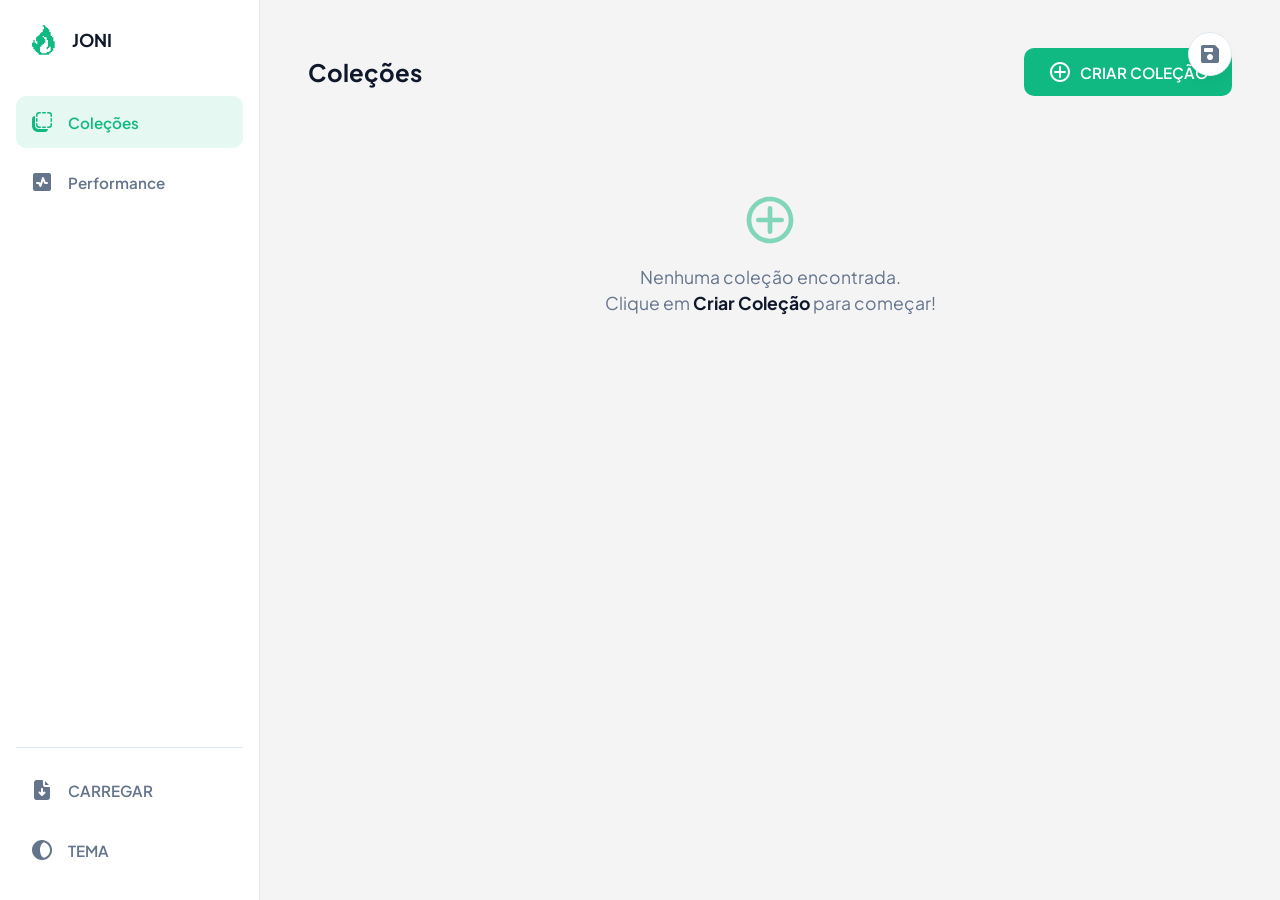
==== index.html @ b783aa64 "Add files via upload" ====
<!DOCTYPE html>
<html lang="pt-br">
<head>
    <meta charset="UTF-8">
    <meta name="viewport" content="width=device-width, initial-scale=1.0">
    <title>Memory App</title>
    <link href="https://fonts.googleapis.com/css2?family=Plus+Jakarta+Sans:wght@400;500;600;700&display=swap" rel="stylesheet">
    <link rel="stylesheet" href="style.css">
</head>
<body data-theme="light">
    <div class="app-layout">

        <button id="btn-export-all" class="btn-icon global-export-btn" title="Fazer Backup de Tudo">
        <svg xmlns="http://www.w3.org/2000/svg" width="24" height="24" viewBox="0 0 24 24"><path fill="currentColor" d="M5 21q-.825 0-1.412-.587T3 19V5q0-.825.588-1.412T5 3h11.175q.4 0 .763.15t.637.425l2.85 2.85q.275.275.425.638t.15.762V19q0 .825-.587 1.413T19 21zm9.125-3.875Q15 16.25 15 15t-.875-2.125T12 12t-2.125.875T9 15t.875 2.125T12 18t2.125-.875M7 10h7q.425 0 .713-.288T15 9V7q0-.425-.288-.712T14 6H7q-.425 0-.712.288T6 7v2q0 .425.288.713T7 10"/></svg>
        </button>
        
        <aside class="sidebar">
            <div class="brand">
                <svg xmlns="http://www.w3.org/2000/svg" width="32px" height="32px" viewBox="0 0 24 24"><path fill="#10b981" d="M19 13v-3h-1V9h-1V6h-1V4h-1V3h-1V2h-1V1h-2v1h1v2h-1v2h-1v1H9v1H8v1H7v1H6v3h1v2H6v-1H5v-2H4v2H3v3h1v2h1v1h1v1h1v1h1v1h8v-1h1v-1h1v-1h1v-2h1v-5zm-2 7h-1v1h-2v1h-4v-1H9v-4h1v-1h1v-1h1v-1h1v-3h-1v-1h-1V9h1v1h2v2h1v5h-1v2h1v-1h1v-1h1z"/></svg>
                <span class="hide-mobile">JONI</span>
            </div>
            
            <nav class="nav-menu">
                <button class="nav-item active" data-target="view-dashboard" title="Coleções">
                    <svg xmlns="http://www.w3.org/2000/svg" width="24" height="24" viewBox="0 0 24 24"><path fill="currentColor" d="M9.25 3.5A1.75 1.75 0 0 0 7.5 5.25v1a.75.75 0 0 1-1.5 0v-1A3.25 3.25 0 0 1 9.25 2h1a.75.75 0 0 1 0 1.5zM12 2.75a.75.75 0 0 1 .75-.75h2.5a.75.75 0 0 1 0 1.5h-2.5a.75.75 0 0 1-.75-.75m.75 13.75a.75.75 0 0 0 0 1.5h2.5a.75.75 0 0 0 0-1.5zm-6-8.5a.75.75 0 0 1 .75.75v2.5a.75.75 0 0 1-1.5 0v-2.5A.75.75 0 0 1 6.75 8M22 8.75a.75.75 0 0 0-1.5 0v2.5a.75.75 0 0 0 1.5 0zm-3.25 7.75a1.75 1.75 0 0 0 1.75-1.75v-1a.75.75 0 0 1 1.5 0v1A3.25 3.25 0 0 1 18.75 18h-1a.75.75 0 0 1 0-1.5zM20.5 5.25a1.75 1.75 0 0 0-1.75-1.75h-1a.75.75 0 0 1 0-1.5h1A3.25 3.25 0 0 1 22 5.25v1a.75.75 0 0 1-1.5 0zM9.25 16.5a1.75 1.75 0 0 1-1.75-1.75v-1a.75.75 0 0 0-1.5 0v1A3.25 3.25 0 0 0 9.25 18h1a.75.75 0 0 0 0-1.5zM2 9.25a3.25 3.25 0 0 1 3-3.24V15a4 4 0 0 0 4 4h8.99a3.25 3.25 0 0 1-3.24 3h-7A5.75 5.75 0 0 1 2 16.25z"/></svg>
                    <span class="hide-mobile">Coleções</span>
                </button>
                <button class="nav-item" data-target="view-performance" title="Performance">
                    <svg xmlns="http://www.w3.org/2000/svg" width="24" height="24" viewBox="0 0 24 24"><g fill="none" fill-rule="evenodd"><path d="m12.593 23.258l-.011.002l-.071.035l-.02.004l-.014-.004l-.071-.035q-.016-.005-.024.005l-.004.01l-.017.428l.005.02l.01.013l.104.074l.015.004l.012-.004l.104-.074l.012-.016l.004-.017l-.017-.427q-.004-.016-.017-.018m.265-.113l-.013.002l-.185.093l-.01.01l-.003.011l.018.43l.005.012l.008.007l.201.093q.019.005.029-.008l.004-.014l-.034-.614q-.005-.018-.02-.022m-.715.002a.02.02 0 0 0-.027.006l-.006.014l-.034.614q.001.018.017.024l.015-.002l.201-.093l.01-.008l.004-.011l.017-.43l-.003-.012l-.01-.01z"/><path fill="currentColor" d="M3 5a2 2 0 0 1 2-2h14a2 2 0 0 1 2 2v14a2 2 0 0 1-2 2H5a2 2 0 0 1-2-2zm10.939 2.655c-.353-.883-1.618-.833-1.902.074l-1.752 5.606l-.388-.777A1.01 1.01 0 0 0 8.994 12H7a1 1 0 1 0 0 2h1.382l1.212 2.425c.407.813 1.597.717 1.868-.15l1.654-5.293l.953 2.383c.153.384.525.635.938.635H17a1 1 0 1 0 0-2h-1.323z"/></g></svg>
                    <span class="hide-mobile">Performance</span>
                </button>
            </nav>

            <div class="sidebar-footer">
                <label for="file-import" class="nav-item action-btn" title="Importar">
                    <svg xmlns="http://www.w3.org/2000/svg" width="24" height="24" viewBox="0 0 24 24"><path fill="currentColor" d="m12 2l.117.007a1 1 0 0 1 .876.876L13 3v4l.005.15a2 2 0 0 0 1.838 1.844L15 9h4l.117.007a1 1 0 0 1 .876.876L20 10v9a3 3 0 0 1-2.824 2.995L17 22H7a3 3 0 0 1-2.995-2.824L4 19V5a3 3 0 0 1 2.824-2.995L7 2zm0 8a1 1 0 0 0-1 1v3.585l-.793-.792a1 1 0 0 0-1.32-.083l-.094.083a1 1 0 0 0 0 1.414l2.5 2.5l.044.042l.068.055l.11.071l.114.054l.105.035l.15.03L12 18l.117-.007l.117-.02l.108-.033l.081-.034l.098-.052l.092-.064l.094-.083l2.5-2.5a1 1 0 0 0 0-1.414l-.094-.083a1 1 0 0 0-1.32.083l-.793.791V11a1 1 0 0 0-.883-.993zm2.999-7.001L19 7h-4z"/></svg>
                    <span class="hide-mobile">CARREGAR</span>
                </label>
                <input type="file" id="file-import" accept=".json" class="hidden">
                
                <button id="btn-theme-toggle" class="nav-item action-btn" title="Mudar Tema">
                    <svg xmlns="http://www.w3.org/2000/svg" width="24" height="24" viewBox="0 0 24 24"><path fill="currentColor" d="M14.01 2.2h-.06c-.63-.13-1.29-.2-1.96-.2C6.49 2 2 6.49 2 12s4.49 10 10 10c.66 0 1.32-.07 1.95-.19h.07c4.42-.91 7.69-4.69 7.96-9.14c.02-.22.03-.43.03-.66s0-.44-.02-.61c-.27-4.5-3.55-8.28-7.97-9.19Zm5.97 10.29c-.21 3.52-2.73 6.47-6.14 7.28C11.63 18.9 10 15.63 10 12s1.64-6.9 3.84-7.77c3.41.81 5.93 3.77 6.14 7.33c.02.14.01.29.01.44s0 .3-.02.49Z"/></svg>
                    <span class="hide-mobile">TEMA</span>
                </button>
            </div>
        </aside>

        <main class="main-content">
            <div id="progress-container" class="progress-bar-wrapper hidden">
                <div id="progress-fill" class="progress-bar-fill"></div>
            </div>

            <div class="view-container">
                
                <section id="view-dashboard" class="view-section active">
                    <header class="view-header">
                        <h1>Coleções</h1>
                        <button id="btn-new-collection" class="btn-primary">
                            <svg xmlns="http://www.w3.org/2000/svg" width="24" height="24" viewBox="0 0 24 24"><g fill="currentColor" fill-rule="evenodd" clip-rule="evenodd"><path d="M2 12C2 6.477 6.477 2 12 2s10 4.477 10 10s-4.477 10-10 10S2 17.523 2 12m10-8a8 8 0 1 0 0 16a8 8 0 0 0 0-16"/><path d="M13 7a1 1 0 1 0-2 0v4H7a1 1 0 1 0 0 2h4v4a1 1 0 1 0 2 0v-4h4a1 1 0 1 0 0-2h-4z"/></g></svg>
                            CRIAR COLEÇÃO
                        </button>
                    </header>
                    <div id="collections-grid" class="grid-layout"></div>
                </section>

                <section id="view-performance" class="view-section hidden">
                    <header class="view-header">
                        <h1>Sua Performance</h1>
                    </header>
                    <div class="panel">
                        <ul id="performance-list" class="performance-list"></ul>
                    </div>
                </section>

                <section id="view-manager" class="view-section hidden">
                    <header class="view-header">
                        <div class="header-titles">
                            <button class="btn-icon btn-back" title="Voltar">
                                <svg width="24" height="24" viewBox="0 0 24 24" fill="none" stroke="currentColor" stroke-width="2"><line x1="19" y1="12" x2="5" y2="12"></line><polyline points="12 19 5 12 12 5"></polyline></svg>
                            </button>
                            <h1 id="current-collection-title">Coleção</h1>
                        </div>
                        <div class="study-setup-actions">
                            <div class="mode-switch">
                                <button id="mode-seq" class="switch-btn active" title="Em Ordem">
                                <svg xmlns="http://www.w3.org/2000/svg" width="24" height="24" viewBox="0 0 24 24"><path fill="currentColor" d="M12 5h10v2H12m0 12v-2h10v2m-10-8h10v2H12m-3 0v2l-3.33 4H9v2H3v-2l3.33-4H3v-2M7 3H5c-1.1 0-2 .9-2 2v6h2V9h2v2h2V5a2 2 0 0 0-2-2m0 4H5V5h2Z"/></svg>    
                                </button>
                                <button id="mode-rand" class="switch-btn" title="Aleatório">
                                <svg xmlns="http://www.w3.org/2000/svg" width="24" height="24" viewBox="0 0 24 24"><path fill="currentColor" fill-rule="evenodd" d="M4 17a1 1 0 0 1 0-2h2l3-3l-3-3H4a1.001 1.001 0 0 1 0-2h3l4 4l4-4h2V5l4 3.001L17 11V9h-1l-3 3l3 3h1v-2l4 3l-4 3v-2h-2l-4-4l-4 4z"/></svg>    
                                </button>
                            </div>
                            <button id="btn-start-study" class="btn-primary">
                                <svg xmlns="http://www.w3.org/2000/svg" width="24" height="24" viewBox="0 0 24 24"><path fill="currentColor" stroke="currentColor" stroke-linecap="round" stroke-linejoin="round" stroke-width="1.5" d="M6.906 4.537A.6.6 0 0 0 6 5.053v13.894a.6.6 0 0 0 .906.516l11.723-6.947a.6.6 0 0 0 0-1.032z"/></svg>
                                JOGAR
                            </button>
                        </div>
                    </header>

                    <div class="manager-layout">
                        <div class="card-creator-box panel">
                            <input type="text" id="input-front" class="input-clean title-input" placeholder="Frente do card...">
                            <hr class="divider">
                            <textarea id="input-back" class="input-clean body-input" placeholder="Verso do card..."></textarea>
                            <div class="box-footer">
                                <button id="btn-add-card" class="btn-secondary">Adicionar Card</button>
                            </div>
                        </div>

                        <div class="cards-list-box panel">
                            <div class="list-header">
                                <h3>Itens na Coleção</h3>
                                <span class="badge" id="card-count">0</span>
                            </div>
                            <ul id="cards-list" class="item-list sortable-list"></ul>
                        </div>
                    </div>
                </section>

                <section id="view-study" class="view-section hidden">
                    <div class="study-container">
                        <div class="flashcard panel" id="active-card">
                            <h2 id="study-front" class="card-front-text"></h2>
                            <hr id="study-divider" class="divider hidden">
                            <p id="study-back" class="card-back-text hidden"></p>
                        </div>
                        
                        <div class="study-actions">
                            <button id="btn-reveal" class="btn-primary full-width">Mostrar Resposta</button>
                            <div id="judgement-buttons" class="judgement-grid hidden">
                                <button id="btn-wrong" class="btn-danger">
                                    <svg xmlns="http://www.w3.org/2000/svg" width="24" height="24" viewBox="0 0 24 24"><path fill="currentColor" d="M20.48 3.512a11.97 11.97 0 0 0-8.486-3.514C5.366-.002-.007 5.371-.007 11.999c0 3.314 1.344 6.315 3.516 8.487A11.97 11.97 0 0 0 11.995 24c6.628 0 12.001-5.373 12.001-12.001c0-3.314-1.344-6.315-3.516-8.487m-1.542 15.427a9.8 9.8 0 0 1-6.943 2.876c-5.423 0-9.819-4.396-9.819-9.819a9.8 9.8 0 0 1 2.876-6.943a9.8 9.8 0 0 1 6.942-2.876c5.422 0 9.818 4.396 9.818 9.818a9.8 9.8 0 0 1-2.876 6.942z"/><path fill="currentColor" d="m13.537 12l3.855-3.855a1.091 1.091 0 0 0-1.542-1.541l.001-.001l-3.855 3.855l-3.855-3.855A1.091 1.091 0 0 0 6.6 8.145l-.001-.001l3.855 3.855l-3.855 3.855a1.091 1.091 0 1 0 1.541 1.542l.001-.001l3.855-3.855l3.855 3.855a1.091 1.091 0 1 0 1.542-1.541l-.001-.001z"/></svg>
                                    NÃO SEI
                                </button>
                                <button id="btn-correct" class="btn-success">
                                    <svg xmlns="http://www.w3.org/2000/svg" width="24" height="24" viewBox="0 0 24 24"><path fill="currentColor" d="m9 20.42l-6.21-6.21l2.83-2.83L9 14.77l9.88-9.89l2.83 2.83z"/></svg>
                                    LEMBREI!
                                </button>
                            </div>
                        </div>
                    </div>
                </section>

                <section id="view-results" class="view-section hidden">
                    <div class="results-header">
                        <h2>Sessão Finalizada</h2>
                        <h3 id="score-text" class="score-display">0% de Acerto</h3>
                        <button class="btn-primary mt-4 btn-back">Concluir</button>
                    </div>
                    <div class="results-grid">
                        <div class="result-panel success-panel">
                            <h3 class="panel-title-green">Você acertou</h3>
                            <ul id="list-correct" class="item-list explicit-correct-list"></ul>
                        </div>
                        <div class="result-panel error-panel">
                            <h3 class="panel-title-red">Para Revisar</h3>
                            <ul id="list-wrong" class="item-list explicit-wrong-list"></ul>
                        </div>
                    </div>
                </section>

            </div>
        </main>
    </div>

    <div id="modal-create" class="modal-overlay hidden">
        <div class="modal-content panel">
            <div class="modal-header">
                <h2>Nova Coleção</h2>
                <button class="btn-icon close-modal" title="Fechar">
                    <svg width="20" height="20" viewBox="0 0 24 24" fill="none" stroke="currentColor" stroke-width="2"><line x1="18" y1="6" x2="6" y2="18"></line><line x1="6" y1="6" x2="18" y2="18"></line></svg>
                </button>
            </div>
            <div class="modal-body">
                <input type="text" id="input-collection-name" class="input-clean modal-input" placeholder="Digite o nome da coleção...">
            </div>
            <div class="modal-actions">
                <button class="btn-secondary close-modal">Cancelar</button>
                <button id="btn-confirm-create" class="btn-primary">Criar</button>
            </div>
        </div>
    </div>

    <div id="modal-delete" class="modal-overlay hidden">
        <div class="modal-content panel">
            <div class="modal-header">
                <h2>Excluir Coleção</h2>
                <button class="btn-icon close-modal" title="Fechar">
                    <svg width="20" height="20" viewBox="0 0 24 24" fill="none" stroke="currentColor" stroke-width="2"><line x1="18" y1="6" x2="6" y2="18"></line><line x1="6" y1="6" x2="18" y2="18"></line></svg>
                </button>
            </div>
            <div class="modal-body">
                <p class="modal-text">Tem certeza que deseja excluir? Todos os cards serão perdidos para sempre.</p>
            </div>
            <div class="modal-actions">
                <button class="btn-secondary close-modal">Cancelar</button>
                <button id="btn-confirm-delete" class="btn-danger">Excluir</button>
            </div>
        </div>
    </div>

    <div id="modal-edit-card" class="modal-overlay hidden">
        <div class="modal-content panel">
            <div class="modal-header">
                <h2>Editar Card</h2>
                <button class="btn-icon close-modal" title="Fechar">
                    <svg width="20" height="20" viewBox="0 0 24 24" fill="none" stroke="currentColor" stroke-width="2"><line x1="18" y1="6" x2="6" y2="18"></line><line x1="6" y1="6" x2="18" y2="18"></line></svg>
                </button>
            </div>
            <div class="modal-body" style="display: flex; flex-direction: column; gap: 16px;">
                <input type="text" id="edit-input-front" class="input-clean modal-input" placeholder="Frente do card...">
                <textarea id="edit-input-back" class="input-clean modal-input" placeholder="Verso do card..." style="min-height: 120px; resize: none;"></textarea>
            </div>
            <div class="modal-actions">
                <button class="btn-secondary close-modal">Cancelar</button>
                <button id="btn-confirm-edit-card" class="btn-primary">Salvar</button>
            </div>
        </div>
    </div>

    <div id="modal-edit-collection" class="modal-overlay hidden">
        <div class="modal-content panel">
            <div class="modal-header">
                <h2>Renomear Coleção</h2>
                <button class="btn-icon close-modal" title="Fechar">
                    <svg width="20" height="20" viewBox="0 0 24 24" fill="none" stroke="currentColor" stroke-width="2"><line x1="18" y1="6" x2="6" y2="18"></line><line x1="6" y1="6" x2="18" y2="18"></line></svg>
                </button>
            </div>
            <div class="modal-body">
                <input type="text" id="input-edit-collection-name" class="input-clean modal-input" placeholder="Novo nome da coleção...">
            </div>
            <div class="modal-actions">
                <button class="btn-secondary close-modal">Cancelar</button>
                <button id="btn-confirm-edit-collection" class="btn-primary">Salvar</button>
            </div>
        </div>
    </div>

    <script src="script.js"></script>
</body>
</html>
---- style.css ----
:root {
    --bg-app: #f4f4f5;
    --bg-panel: #ffffff;
    --bg-hover: #f1f5f9;
    --text-main: #0f172a;
    --text-muted: #64748b;
    --border: #e2e8f0;
    
    --accent: #10b981; 
    --accent-hover: #059669;
    --danger: #ef4444;
    --danger-hover: #dc2626;
    --success-bg: #dcfce7;
    --success-border: #bbf7d0;
    --danger-bg: #fee2e2;
    --danger-border: #fecaca;
    
    --radius-sm: 10px;
    --radius-md: 16px;
    --radius-lg: 24px;
    --shadow-panel: 0 10px 15px -3px rgba(0,0,0,0.05);
}

body[data-theme="dark"] {
    --bg-app: #09090b;
    --bg-panel: #18181b;
    --bg-hover: #27272a;
    --text-main: #f8fafc;
    --text-muted: #94a3b8;
    --border: #27272a;
    --shadow-panel: 0 10px 15px -3px rgba(0,0,0,0.3);
    
    --success-bg: rgba(16, 185, 129, 0.1);
    --success-border: rgba(16, 185, 129, 0.3);
    --danger-bg: rgba(239, 68, 68, 0.1);
    --danger-border: rgba(239, 68, 68, 0.3);
}

* { 
    margin: 0; 
    padding: 0; 
    box-sizing: border-box; 
    font-family: 'Plus Jakarta Sans', sans-serif; 
}

body { 
    background-color: var(--bg-app); 
    color: var(--text-main); 
    height: 100vh; 
    overflow: hidden; 
}

.app-layout { 
    display: flex; 
    height: 100%; 
}

/* --- SIDEBAR & NAV --- */
.sidebar { 
    width: 260px; 
    background: var(--bg-panel); 
    border-right: 1px solid var(--border); 
    display: flex; 
    flex-direction: column; 
    padding: 24px 16px; 
    z-index: 50; 
    transition: background-color 0.3s; 
}

.brand { 
    display: flex; 
    align-items: center; 
    justify-content: flex-start;
    gap: 12px; 
    font-size: 1.1rem; 
    font-weight: 700; 
    color: var(--text-main); 
    margin-bottom: 40px; 
    padding: 0 12px; 
}

.nav-menu { 
    flex: 1; 
    display: flex; 
    flex-direction: column; 
    gap: 8px; 
}

.sidebar-footer { 
    border-top: 1px solid var(--border); 
    padding-top: 16px; 
    display: flex; 
    flex-direction: column; 
    gap: 8px; 
}

.nav-item { 
    display: flex; 
    align-items: center; 
    justify-content: flex-start;
    gap: 14px; 
    padding: 14px; 
    color: var(--text-muted); 
    background: transparent; 
    border: none; 
    border-radius: var(--radius-sm); 
    font-size: 0.95rem; 
    font-weight: 600; 
    cursor: pointer; 
}

.nav-item:hover { 
    background: var(--bg-hover); 
    color: var(--text-main); 
}

.nav-item.active { 
    background: rgba(16, 185, 129, 0.1); 
    color: var(--accent); 
}

/* --- MAIN AREA --- */
.main-content { 
    flex: 1; 
    display: flex; 
    flex-direction: column; 
    position: relative; 
    min-height: 0; 
    overflow: hidden; 
}

.progress-bar-wrapper { 
    height: 6px; 
    background: var(--border); 
    width: 100%; 
    position: absolute; 
    top: 0; 
    left: 0; 
    z-index: 10; 
}

.progress-bar-fill { 
    height: 100%; 
    width: 0%; 
    background: var(--accent); 
    transition: width 0.4s cubic-bezier(0.4, 0, 0.2, 1); 
    border-radius: 0 4px 4px 0; 
}

.view-container { 
    flex: 1; 
    padding: 48px; 
    overflow-y: auto; 
    display: block; 
}

.view-section { 
    width: 100%; 
    max-width: 960px; 
    margin: 0 auto; 
    animation: fadeIn 0.3s ease; 
}

.view-header { 
    display: flex; 
    justify-content: space-between; 
    align-items: center; 
    margin-bottom: 32px; 
    flex-wrap: wrap; 
    gap: 16px; 
}

.header-titles { 
    display: flex; 
    align-items: center; 
    gap: 16px; 
    width: 100%; 
}

/* O Segredo do botão de voltar não vazar o tamanho pro botão de Concluir! */
.header-titles .btn-back {
    flex-shrink: 0 !important;
    width: 40px; 
    height: 40px;
}

.header-titles h1 { 
    font-size: 1.75rem; 
    font-weight: 700; 
    letter-spacing: -0.02em; 
    white-space: normal;
    word-break: break-word;
    max-width: calc(100% - 56px); 
}

/* --- STUDY SETUP ACTIONS --- */
.study-setup-actions { 
    display: flex; 
    align-items: center; 
    gap: 16px; 
    flex-wrap: wrap; 
}

.mode-switch { 
    display: flex; 
    align-items: center;
    background: var(--bg-panel); 
    border: 1px solid var(--border); 
    border-radius: var(--radius-sm); 
    padding: 4px; 
}

.switch-btn { 
    background: transparent; 
    border: none; 
    padding: 8px 12px; 
    border-radius: var(--radius-sm); 
    color: var(--text-muted); 
    cursor: pointer; 
    display: flex; 
    align-items: center; 
    justify-content: center; 
    transition: 0.2s; 
}

.switch-btn:hover { 
    color: var(--text-main); 
}

.switch-btn.active { 
    background: var(--bg-hover); 
    color: var(--accent); 
}

/* --- PANELS & INPUTS --- */
.panel { 
    background: var(--bg-panel); 
    border: 1px solid var(--border); 
    border-radius: var(--radius-lg); 
    box-shadow: var(--shadow-panel); 
    overflow: hidden; 
}

.input-clean { 
    width: 100%; 
    background: transparent; 
    border: none; 
    outline: none; 
    padding: 24px 32px; 
    color: var(--text-main); 
}

.title-input { 
    font-size: 1.25rem; 
    font-weight: 600; 
}

.body-input { 
    font-size: 1rem; 
    color: var(--text-muted); 
    min-height: 140px; 
    resize: none; 
}

.divider { 
    height: 1px; 
    background: var(--border); 
    border: none; 
    margin: 0 32px; 
}

.box-footer { 
    padding: 20px 32px; 
    border-top: 1px solid var(--border); 
    background: var(--bg-app); 
    display: flex; 
    justify-content: flex-end; 
    align-items: center;
}

/* --- BUTTONS --- */
button { 
    cursor: pointer; 
    border-radius: var(--radius-sm); 
    font-weight: 600; 
    transition: 0.2s; 
    display: inline-flex; 
    align-items: center; 
    justify-content: center; 
    gap: 8px; 
}

.btn-primary { 
    background: var(--accent); 
    color: #fff; 
    border: none; 
    padding: 12px 24px; 
    font-size: 0.95rem; 
}

.btn-primary:hover { 
    background: var(--accent-hover); 
    transform: translateY(-1px); 
}

.btn-secondary { 
    background: var(--bg-panel); 
    color: var(--text-main); 
    border: 1px solid var(--border); 
    padding: 12px 24px; 
}

.btn-secondary:hover { 
    background: var(--bg-hover); 
}

.btn-danger { 
    background: var(--danger); 
    color: #fff; 
    border: none; 
    padding: 16px; 
}

.btn-danger:hover { 
    background: var(--danger-hover); 
}

.btn-success { 
    background: var(--accent); 
    color: #fff; 
    border: none; 
    padding: 16px; 
}

.btn-success:hover { 
    background: var(--accent-hover); 
}

.btn-icon { 
    background: var(--bg-app); 
    border: 1px solid var(--border); 
    color: var(--text-muted); 
    padding: 8px; 
    border-radius: 50%; 
    display: flex; 
    align-items: center;
    justify-content: center;
}

.btn-icon:hover { 
    background: var(--bg-hover); 
    color: var(--text-main); 
}

.btn-icon.danger:hover { 
    color: var(--danger); 
    border-color: var(--danger); 
    background: transparent; 
}

.btn-icon.edit:hover { 
    color: var(--accent); 
    border-color: var(--accent); 
    background: transparent; 
}

.full-width { 
    width: 100%; 
    padding: 18px; 
    font-size: 1.05rem; 
}

/* --- GRIDS & LAYOUTS --- */
.grid-layout { 
    display: grid; 
    grid-template-columns: repeat(auto-fill, minmax(280px, 1fr)); 
    gap: 24px; 
}

.manager-layout { 
    display: grid; 
    grid-template-columns: 1.5fr 1fr; 
    gap: 24px; 
    align-items: start; 
}

.collection-card { 
    padding: 24px; 
    display: flex; 
    flex-direction: column; 
    gap: 16px; 
    cursor: pointer; 
    border: 1px solid var(--border); 
}

.collection-card:hover { 
    border-color: var(--accent); 
    box-shadow: var(--shadow-panel); 
}

.collection-card-header {
    display: flex;
    justify-content: space-between;
    align-items: flex-start;
    gap: 12px;
}

.collection-card-header h3 {
    word-break: break-word; 
    font-size: 1.2rem; 
    font-weight: 600; 
}

.btn-kebab {
    background: transparent;
    border: none;
    color: var(--text-muted);
    cursor: pointer;
    padding: 4px;
    border-radius: var(--radius-sm);
    display: flex;
    align-items: center;
    justify-content: center;
    transition: 0.2s;
    flex-shrink: 0;
}

.btn-kebab:hover {
    background: var(--bg-hover);
    color: var(--text-main);
}

.collection-card p { 
    color: var(--text-muted); 
    font-size: 0.95rem; 
    flex: 1; 
}

.card-actions { 
    display: flex; 
    gap: 8px; 
    justify-content: flex-end; 
    align-items: center;
    border-top: 1px solid var(--border); 
    padding-top: 16px; 
    margin-top: auto; 
}

/* --- LISTS & DRAG AND DROP --- */
.cards-list-box { 
    padding: 24px; 
}

.list-header { 
    display: flex; 
    justify-content: space-between; 
    align-items: center; 
    margin-bottom: 20px; 
}

.list-header h3 { 
    font-size: 1.05rem; 
    font-weight: 600; 
    color: var(--text-main); 
}

.badge { 
    background: var(--bg-app); 
    padding: 4px 12px; 
    border-radius: 20px; 
    font-size: 0.85rem; 
    font-weight: 700; 
    color: var(--accent); 
    display: inline-flex;
    align-items: center;
    justify-content: center;
}

/* --- BOTÃO DE BACKUP GLOBAL --- */
.global-export-btn {
    position: fixed;
    top: 32px;
    right: 48px;
    z-index: 900;
    background: var(--bg-panel);
    width: 44px;
    height: 44px;
    box-shadow: var(--shadow-panel);
}

.global-export-btn:hover {
    background: var(--bg-hover);
    color: var(--accent);
}

/* --- LISTAS OTIMIZADAS (TRAVAR O SCROLL) --- */
.item-list { 
    list-style: none; 
    display: flex; 
    flex-direction: column; 
    gap: 8px; /* Reduzido de 12px para otimizar espaço */
    height: 350px; 
    overflow-y: auto; 
    padding-right: 8px; 
}

.item-list li { 
    padding: 12px 16px; /* Ajuste fino de padding para não ocupar tela à toa */
    background: var(--bg-panel); 
    border: 1px solid var(--border); 
    border-radius: var(--radius-md); 
    font-size: 0.95rem; 
    display: flex; 
    justify-content: space-between; 
    align-items: center; 
    gap: 16px; 
}

.drag-handle { 
    cursor: grab; 
    color: var(--text-muted); 
    display: flex; 
    align-items: center; 
    justify-content: center;
    padding: 4px; 
}

.drag-handle:active { 
    cursor: grabbing; 
}

.sortable-list li.dragging { 
    opacity: 0.5; 
    background: var(--bg-hover); 
    border: 2px dashed var(--accent); 
}

/* --- PERFORMANCE LIST (SWIPE iOS) --- */
.performance-list { 
    list-style: none; 
    display: flex; 
    flex-direction: column; 
}

.performance-list li { 
    position: relative; 
    border-bottom: 1px solid var(--border); 
    overflow: hidden; 
}

.performance-list li:last-child { 
    border-bottom: none; 
}

.swipe-content {
    padding: 20px; 
    display: flex; 
    justify-content: space-between; 
    align-items: center; 
    flex-wrap: wrap; 
    gap: 12px;
    background: var(--bg-app); 
    position: relative;
    z-index: 2;
    width: 100%;
    transition: transform 0.3s cubic-bezier(0.25, 0.8, 0.25, 1);
}

.swipe-action {
    position: absolute;
    top: 0;
    right: 0;
    height: 100%;
    width: 80px;
    background: var(--danger);
    color: white;
    display: flex;
    align-items: center;
    justify-content: center;
    z-index: 1;
    cursor: pointer;
    transition: background 0.2s;
}

.swipe-action:hover { 
    background: var(--danger-hover); 
}

.perf-info h4 { 
    font-size: 1.1rem; 
    font-weight: 600; 
    color: var(--text-main); 
}

.perf-info span { 
    font-size: 0.85rem; 
    color: var(--text-muted); 
}

.perf-score { 
    font-size: 1.25rem; 
    font-weight: 700; 
    padding: 8px 16px; 
    border-radius: var(--radius-sm); 
    display: inline-flex;
    align-items: center;
    justify-content: center;
}

.score-high { background: var(--success-bg); color: var(--accent); }
.score-med { background: var(--bg-hover); color: var(--text-main); }
.score-low { background: var(--danger-bg); color: var(--danger); }

/* --- STUDY UI --- */
#view-study:not(.hidden) {
    display: flex;
    flex-direction: column;
    justify-content: center;
    align-items: center;
    min-height: calc(100vh - 160px); 
}

.study-container { 
    max-width: 680px; 
    width: 100%; 
    margin: auto; 
}

.flashcard { 
    padding: 48px 24px; 
    text-align: center; 
    min-height: 35vh; 
    display: flex; 
    flex-direction: column; 
    justify-content: center; 
    align-items: center;
    margin-bottom: 32px; 
    border: 2px solid var(--border); 
}

.card-front-text { 
    font-size: 1.8rem; 
    font-weight: 700; 
    color: var(--text-main); 
}

.card-back-text { 
    font-size: 1.25rem; 
    color: var(--text-muted); 
    margin-top: 32px; 
}

.judgement-grid { 
    display: grid; 
    grid-template-columns: 1fr 1fr; 
    gap: 16px; 
}

/* --- RESULTS --- */
.results-header { 
    text-align: center; 
    margin-bottom: 32px; 
    display: flex;
    flex-direction: column;
    align-items: center;
}

.score-display { 
    font-size: 2rem; 
    color: var(--text-main); 
    margin-top: 8px; 
    font-weight: 700; 
}

.results-grid { 
    display: grid; 
    grid-template-columns: 1fr 1fr; 
    gap: 24px; 
}

.result-panel { 
    padding: 24px; 
    border-radius: var(--radius-md); 
    border: 1px solid var(--border); 
    background: var(--bg-panel); 
}

/* Modificador pra lista de resultados aguentar dezenas de itens sem ficar gigante */
.result-panel .item-list {
    height: auto;
    max-height: 280px; 
    gap: 6px; 
}

.panel-title-green { 
    color: var(--accent); 
    font-size: 1.1rem; 
    margin-bottom: 16px; 
}

.panel-title-red { 
    color: var(--danger); 
    font-size: 1.1rem; 
    margin-bottom: 16px; 
}

.explicit-correct-list li { 
    background: var(--success-bg); 
    border-color: var(--success-border); 
    color: var(--accent-hover); 
    font-weight: 600;
    padding: 10px 14px; /* Espaçamento menor e cirúrgico */
    font-size: 0.9rem;
}

.explicit-wrong-list li { 
    background: var(--danger-bg); 
    border-color: var(--danger-border); 
    color: var(--danger-hover); 
    font-weight: 600; 
    padding: 10px 14px; /* Espaçamento menor e cirúrgico */
    font-size: 0.9rem;
}

/* Ajuste fino do Botão Concluir para ele ficar dominante e respeitoso */
.results-header .btn-primary {
    min-width: 220px;
    font-size: 1.05rem;
    padding: 14px 24px;
    margin-top: 24px;
}

/* --- MODAIS --- */
.modal-overlay {
    position: fixed;
    top: 0;
    left: 0;
    width: 100vw;
    height: 100vh;
    background: rgba(0, 0, 0, 0.4);
    backdrop-filter: blur(4px); 
    display: flex;
    align-items: center;
    justify-content: center;
    z-index: 999;
    opacity: 1;
    transition: opacity 0.2s ease;
}

.modal-overlay.hidden {
    display: none !important;
    opacity: 0;
}

.modal-content {
    background: var(--bg-panel); 
    width: calc(100% - 32px);
    max-width: 420px;
    border-radius: var(--radius-lg);
    box-shadow: 0 25px 50px -12px rgba(0, 0, 0, 0.25);
    animation: modalPop 0.3s cubic-bezier(0.16, 1, 0.3, 1);
    border: 1px solid var(--border);
    overflow: hidden;
    margin: 16px;
}

/* --- TELA VAZIA (EMPTY STATE) --- */
.empty-state {
    grid-column: 1 / -1; /* Força o aviso a ignorar os "quadradinhos" do grid e ocupar tudo */
    display: flex;
    flex-direction: column;
    align-items: center;
    justify-content: center;
    text-align: center;
    padding: 64px 24px;
    gap: 16px;
    color: var(--text-muted);
}

.empty-state p {
    font-size: 1.1rem;
    line-height: 1.5;
}

.empty-state strong {
    color: var(--text-main);
}

@keyframes modalPop {
    from { transform: scale(0.95); opacity: 0; }
    to { transform: scale(1); opacity: 1; }
}

.modal-header {
    display: flex;
    justify-content: space-between;
    align-items: center;
    padding: 24px;
    border-bottom: 1px solid var(--border);
}

.modal-header h2 { 
    font-size: 1.25rem; 
    font-weight: 700; 
    color: var(--text-main); 
}

.modal-body { 
    padding: 24px; 
}

.modal-text { 
    color: var(--text-muted); 
    line-height: 1.6; 
    font-size: 0.95rem; 
}

.modal-input {
    border: 1px solid var(--border);
    border-radius: var(--radius-sm);
    padding: 16px;
    font-size: 1rem;
    width: 100%;
    background: var(--bg-app);
    color: var(--text-main);
}

.modal-input:focus { 
    border-color: var(--accent); 
    outline: none; 
}

.modal-actions {
    display: flex;
    justify-content: flex-end;
    align-items: center;
    gap: 12px;
    padding: 16px 24px;
    background: var(--bg-app);
    border-top: 1px solid var(--border);
}

/* --- RESPONSIVIDADE (MOBILE OPTIMIZATION) --- */
@media (max-width: 900px) { 
    .manager-layout, .results-grid { 
        grid-template-columns: 1fr; 
    } 
}

/* TUDO ABAIXO DAQUI É EXCLUSIVO PRO CELULAR */
@media (max-width: 768px) {
    .app-layout { 
        flex-direction: column-reverse; 
    }
    
    .sidebar { 
        width: 100%; 
        border-right: none; 
        border-top: 1px solid var(--border); 
        padding: 12px 16px; 
        flex-direction: row; 
        align-items: center; 
        justify-content: space-between;
        height: 75px; 
        z-index: 100;
    }
    
    .brand, .hide-mobile { 
        display: none; 
    }
    
    .nav-menu, .sidebar-footer { 
        flex-direction: row; 
        gap: 8px; 
        border: none; 
        padding: 0; 
        flex: 1; 
        justify-content: space-around; 
        align-items: center;
    }
    
    .nav-item { 
        padding: 12px; 
        justify-content: center; 
        flex: 1; 
    }
    
    .global-export-btn {
        top: 16px;
        right: 16px;
        width: 44px;
        height: 44px;
    }
    
    .item-list {
        height: 250px; 
    }
    
    #view-study:not(.hidden) {
        min-height: calc(100vh - 120px);
    }

    .view-container { 
        padding: 40px 16px 100px 16px; 
    }
    
    .view-header { 
        flex-direction: column; 
        align-items: flex-start; 
        gap: 20px;
    }
    
    .study-setup-actions { 
        width: 100%; 
        justify-content: space-between; 
    }
    
    .flashcard { 
        min-height: 300px; 
        padding: 32px 24px; 
    }
    
    .card-front-text { 
        font-size: 1.4rem; 
    }
    
    .modal-actions {
        flex-direction: column-reverse;
    }
    
    .modal-actions button {
        width: 100%;
    }
    
    /* Faz o botão concluir ficar 100% da tela no celular pra facilitar o clique */
    .results-header .btn-primary {
        width: 100%;
    }
}

.hidden { 
    display: none !important; 
}

@keyframes fadeIn { 
    from { opacity: 0; transform: translateY(8px); } 
    to { opacity: 1; transform: translateY(0); } 
}
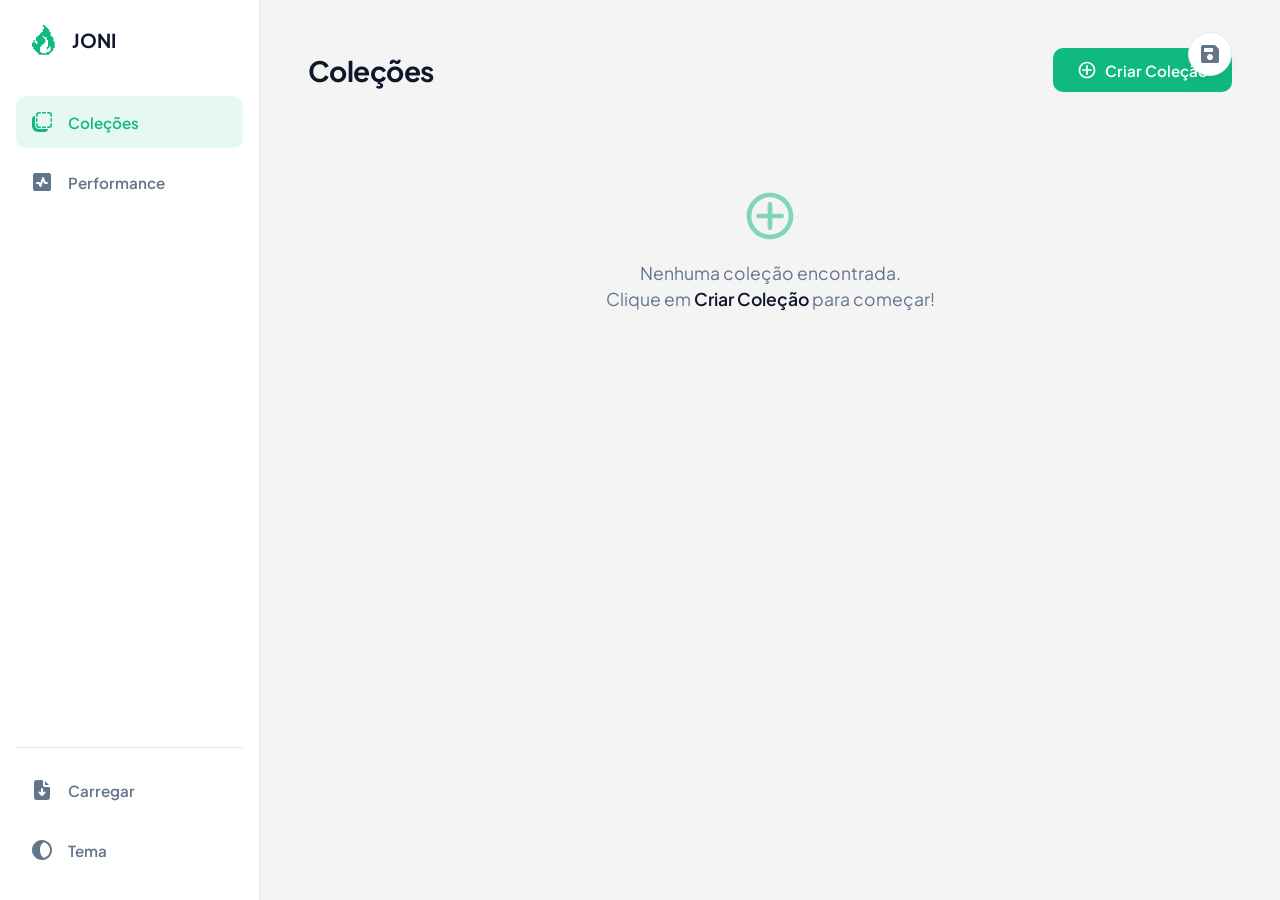
==== commit 2acaa1a9: "Add files via upload" ====
--- a/index.html
+++ b/index.html
@@ -17,7 +17,7 @@
         <aside class="sidebar">
             <div class="brand">
                 <svg xmlns="http://www.w3.org/2000/svg" width="32px" height="32px" viewBox="0 0 24 24"><path fill="#10b981" d="M19 13v-3h-1V9h-1V6h-1V4h-1V3h-1V2h-1V1h-2v1h1v2h-1v2h-1v1H9v1H8v1H7v1H6v3h1v2H6v-1H5v-2H4v2H3v3h1v2h1v1h1v1h1v1h1v1h8v-1h1v-1h1v-1h1v-2h1v-5zm-2 7h-1v1h-2v1h-4v-1H9v-4h1v-1h1v-1h1v-1h1v-3h-1v-1h-1V9h1v1h2v2h1v5h-1v2h1v-1h1v-1h1z"/></svg>
-                <span class="hide-mobile">JONI</span>
+                <span>JONI</span>
             </div>
             
             <nav class="nav-menu">
@@ -34,13 +34,13 @@
             <div class="sidebar-footer">
                 <label for="file-import" class="nav-item action-btn" title="Importar">
                     <svg xmlns="http://www.w3.org/2000/svg" width="24" height="24" viewBox="0 0 24 24"><path fill="currentColor" d="m12 2l.117.007a1 1 0 0 1 .876.876L13 3v4l.005.15a2 2 0 0 0 1.838 1.844L15 9h4l.117.007a1 1 0 0 1 .876.876L20 10v9a3 3 0 0 1-2.824 2.995L17 22H7a3 3 0 0 1-2.995-2.824L4 19V5a3 3 0 0 1 2.824-2.995L7 2zm0 8a1 1 0 0 0-1 1v3.585l-.793-.792a1 1 0 0 0-1.32-.083l-.094.083a1 1 0 0 0 0 1.414l2.5 2.5l.044.042l.068.055l.11.071l.114.054l.105.035l.15.03L12 18l.117-.007l.117-.02l.108-.033l.081-.034l.098-.052l.092-.064l.094-.083l2.5-2.5a1 1 0 0 0 0-1.414l-.094-.083a1 1 0 0 0-1.32.083l-.793.791V11a1 1 0 0 0-.883-.993zm2.999-7.001L19 7h-4z"/></svg>
-                    <span class="hide-mobile">CARREGAR</span>
+                    <span class="hide-mobile">Carregar</span>
                 </label>
                 <input type="file" id="file-import" accept=".json" class="hidden">
                 
                 <button id="btn-theme-toggle" class="nav-item action-btn" title="Mudar Tema">
                     <svg xmlns="http://www.w3.org/2000/svg" width="24" height="24" viewBox="0 0 24 24"><path fill="currentColor" d="M14.01 2.2h-.06c-.63-.13-1.29-.2-1.96-.2C6.49 2 2 6.49 2 12s4.49 10 10 10c.66 0 1.32-.07 1.95-.19h.07c4.42-.91 7.69-4.69 7.96-9.14c.02-.22.03-.43.03-.66s0-.44-.02-.61c-.27-4.5-3.55-8.28-7.97-9.19Zm5.97 10.29c-.21 3.52-2.73 6.47-6.14 7.28C11.63 18.9 10 15.63 10 12s1.64-6.9 3.84-7.77c3.41.81 5.93 3.77 6.14 7.33c.02.14.01.29.01.44s0 .3-.02.49Z"/></svg>
-                    <span class="hide-mobile">TEMA</span>
+                    <span class="hide-mobile">Tema</span>
                 </button>
             </div>
         </aside>
@@ -53,11 +53,16 @@
             <div class="view-container">
                 
                 <section id="view-dashboard" class="view-section active">
+                    <div class="brand mobile-top-logo">
+                        <svg xmlns="http://www.w3.org/2000/svg" width="32px" height="32px" viewBox="0 0 24 24"><path fill="#10b981" d="M19 13v-3h-1V9h-1V6h-1V4h-1V3h-1V2h-1V1h-2v1h1v2h-1v2h-1v1H9v1H8v1H7v1H6v3h1v2H6v-1H5v-2H4v2H3v3h1v2h1v1h1v1h1v1h1v1h8v-1h1v-1h1v-1h1v-2h1v-5zm-2 7h-1v1h-2v1h-4v-1H9v-4h1v-1h1v-1h1v-1h1v-3h-1v-1h-1V9h1v1h2v2h1v5h-1v2h1v-1h1v-1h1z"/></svg>
+                        <span>JONI</span>
+                    </div>
+
                     <header class="view-header">
                         <h1>Coleções</h1>
                         <button id="btn-new-collection" class="btn-primary">
-                            <svg xmlns="http://www.w3.org/2000/svg" width="24" height="24" viewBox="0 0 24 24"><g fill="currentColor" fill-rule="evenodd" clip-rule="evenodd"><path d="M2 12C2 6.477 6.477 2 12 2s10 4.477 10 10s-4.477 10-10 10S2 17.523 2 12m10-8a8 8 0 1 0 0 16a8 8 0 0 0 0-16"/><path d="M13 7a1 1 0 1 0-2 0v4H7a1 1 0 1 0 0 2h4v4a1 1 0 1 0 2 0v-4h4a1 1 0 1 0 0-2h-4z"/></g></svg>
-                            CRIAR COLEÇÃO
+                            <svg xmlns="http://www.w3.org/2000/svg" width="20" height="20" viewBox="0 0 24 24"><g fill="currentColor" fill-rule="evenodd" clip-rule="evenodd"><path d="M2 12C2 6.477 6.477 2 12 2s10 4.477 10 10s-4.477 10-10 10S2 17.523 2 12m10-8a8 8 0 1 0 0 16a8 8 0 0 0 0-16"/><path d="M13 7a1 1 0 1 0-2 0v4H7a1 1 0 1 0 0 2h4v4a1 1 0 1 0 2 0v-4h4a1 1 0 1 0 0-2h-4z"/></g></svg>
+                            Criar Coleção
                         </button>
                     </header>
                     <div id="collections-grid" class="grid-layout"></div>
@@ -89,9 +94,14 @@
                                 <svg xmlns="http://www.w3.org/2000/svg" width="24" height="24" viewBox="0 0 24 24"><path fill="currentColor" fill-rule="evenodd" d="M4 17a1 1 0 0 1 0-2h2l3-3l-3-3H4a1.001 1.001 0 0 1 0-2h3l4 4l4-4h2V5l4 3.001L17 11V9h-1l-3 3l3 3h1v-2l4 3l-4 3v-2h-2l-4-4l-4 4z"/></svg>    
                                 </button>
                             </div>
+                            
+                            <button id="btn-timer-setup" class="btn-icon" style="background: var(--bg-panel); border: 1px solid var(--border);" title="Tempo por Card">
+                                <svg xmlns="http://www.w3.org/2000/svg" width="20" height="20" viewBox="0 0 24 24" fill="none" stroke="currentColor" stroke-width="2" stroke-linecap="round" stroke-linejoin="round"><circle cx="12" cy="12" r="10"></circle><polyline points="12 6 12 12 16 14"></polyline></svg>
+                            </button>
+                            
                             <button id="btn-start-study" class="btn-primary">
-                                <svg xmlns="http://www.w3.org/2000/svg" width="24" height="24" viewBox="0 0 24 24"><path fill="currentColor" stroke="currentColor" stroke-linecap="round" stroke-linejoin="round" stroke-width="1.5" d="M6.906 4.537A.6.6 0 0 0 6 5.053v13.894a.6.6 0 0 0 .906.516l11.723-6.947a.6.6 0 0 0 0-1.032z"/></svg>
-                                JOGAR
+                                <svg xmlns="http://www.w3.org/2000/svg" width="20" height="20" viewBox="0 0 24 24"><path fill="currentColor" stroke="currentColor" stroke-linecap="round" stroke-linejoin="round" stroke-width="1.5" d="M6.906 4.537A.6.6 0 0 0 6 5.053v13.894a.6.6 0 0 0 .906.516l11.723-6.947a.6.6 0 0 0 0-1.032z"/></svg>
+                                Jogar
                             </button>
                         </div>
                     </header>
@@ -107,19 +117,33 @@
                         </div>
 
                         <div class="cards-list-box panel">
-                            <div class="list-header">
+                            <div class="list-header" style="margin-bottom: 12px;">
                                 <h3>Itens na Coleção</h3>
                                 <span class="badge" id="card-count">0</span>
                             </div>
+                            <input type="text" id="input-search-cards" class="input-clean modal-input" placeholder="Pesquisar na coleção..." style="padding: 10px 16px; border-radius: 12px; margin-bottom: 16px; font-size: 0.9rem; background: var(--bg-app);">
                             <ul id="cards-list" class="item-list sortable-list"></ul>
                         </div>
-                    </div>
+                    
                 </section>
 
                 <section id="view-study" class="view-section hidden">
+                    
+                    <header class="view-header study-header">
+                        <button id="btn-back-study" class="btn-icon btn-back" title="Sair do Jogo">
+                            <svg width="24" height="24" viewBox="0 0 24 24" fill="none" stroke="currentColor" stroke-width="2"><line x1="19" y1="12" x2="5" y2="12"></line><polyline points="12 19 5 12 12 5"></polyline></svg>
+                        </button>
+                        
+                        <button id="btn-reset-study" class="btn-icon" title="Reiniciar Sessão">
+                            <svg width="20" height="20" viewBox="0 0 24 24" fill="none" stroke="currentColor" stroke-width="2" stroke-linecap="round" stroke-linejoin="round"><path d="M3 12a9 9 0 1 0 9-9 9.75 9.75 0 0 0-6.74 2.74L3 8"></path><polyline points="3 3 3 8 8 8"></polyline></svg>
+                        </button>
+                    </header>
+
                     <div class="study-container">
-                        <div class="flashcard panel" id="active-card">
-                            <h2 id="study-front" class="card-front-text"></h2>
+                        <div class="flashcard panel" id="active-card" style="position: relative; overflow: hidden;">
+                        <div id="card-timer-bar" style="position: absolute; top: 0; left: 0; height: 6px; width: 100%; background: var(--accent); transition: width 1s linear; display: none;"></div>
+                        
+                        <h2 id="study-front" class="card-front-text"></h2>
                             <hr id="study-divider" class="divider hidden">
                             <p id="study-back" class="card-back-text hidden"></p>
                         </div>
@@ -128,12 +152,12 @@
                             <button id="btn-reveal" class="btn-primary full-width">Mostrar Resposta</button>
                             <div id="judgement-buttons" class="judgement-grid hidden">
                                 <button id="btn-wrong" class="btn-danger">
-                                    <svg xmlns="http://www.w3.org/2000/svg" width="24" height="24" viewBox="0 0 24 24"><path fill="currentColor" d="M20.48 3.512a11.97 11.97 0 0 0-8.486-3.514C5.366-.002-.007 5.371-.007 11.999c0 3.314 1.344 6.315 3.516 8.487A11.97 11.97 0 0 0 11.995 24c6.628 0 12.001-5.373 12.001-12.001c0-3.314-1.344-6.315-3.516-8.487m-1.542 15.427a9.8 9.8 0 0 1-6.943 2.876c-5.423 0-9.819-4.396-9.819-9.819a9.8 9.8 0 0 1 2.876-6.943a9.8 9.8 0 0 1 6.942-2.876c5.422 0 9.818 4.396 9.818 9.818a9.8 9.8 0 0 1-2.876 6.942z"/><path fill="currentColor" d="m13.537 12l3.855-3.855a1.091 1.091 0 0 0-1.542-1.541l.001-.001l-3.855 3.855l-3.855-3.855A1.091 1.091 0 0 0 6.6 8.145l-.001-.001l3.855 3.855l-3.855 3.855a1.091 1.091 0 1 0 1.541 1.542l.001-.001l3.855-3.855l3.855 3.855a1.091 1.091 0 1 0 1.542-1.541l-.001-.001z"/></svg>
-                                    NÃO SEI
+                                    <svg xmlns="http://www.w3.org/2000/svg" width="20" height="20" viewBox="0 0 24 24"><path fill="currentColor" d="M20.48 3.512a11.97 11.97 0 0 0-8.486-3.514C5.366-.002-.007 5.371-.007 11.999c0 3.314 1.344 6.315 3.516 8.487A11.97 11.97 0 0 0 11.995 24c6.628 0 12.001-5.373 12.001-12.001c0-3.314-1.344-6.315-3.516-8.487m-1.542 15.427a9.8 9.8 0 0 1-6.943 2.876c-5.423 0-9.819-4.396-9.819-9.819a9.8 9.8 0 0 1 2.876-6.943a9.8 9.8 0 0 1 6.942-2.876c5.422 0 9.818 4.396 9.818 9.818a9.8 9.8 0 0 1-2.876 6.942z"/><path fill="currentColor" d="m13.537 12l3.855-3.855a1.091 1.091 0 0 0-1.542-1.541l.001-.001l-3.855 3.855l-3.855-3.855A1.091 1.091 0 0 0 6.6 8.145l-.001-.001l3.855 3.855l-3.855 3.855a1.091 1.091 0 1 0 1.541 1.542l.001-.001l3.855-3.855l3.855 3.855a1.091 1.091 0 1 0 1.542-1.541l-.001-.001z"/></svg>
+                                    Não Lembrei
                                 </button>
                                 <button id="btn-correct" class="btn-success">
-                                    <svg xmlns="http://www.w3.org/2000/svg" width="24" height="24" viewBox="0 0 24 24"><path fill="currentColor" d="m9 20.42l-6.21-6.21l2.83-2.83L9 14.77l9.88-9.89l2.83 2.83z"/></svg>
-                                    LEMBREI!
+                                    <svg xmlns="http://www.w3.org/2000/svg" width="20" height="20" viewBox="0 0 24 24"><path fill="currentColor" d="m9 20.42l-6.21-6.21l2.83-2.83L9 14.77l9.88-9.89l2.83 2.83z"/></svg>
+                                    Lembrei
                                 </button>
                             </div>
                         </div>
@@ -235,6 +259,56 @@
         </div>
     </div>
 
+    <div id="modal-performance-details" class="modal-overlay hidden">
+        <div class="modal-content panel" style="max-height: 85vh; display: flex; flex-direction: column;">
+            <div class="modal-header">
+                <h2>Detalhes da Sessão</h2>
+                <button class="btn-icon close-modal" title="Fechar">
+                    <svg width="20" height="20" viewBox="0 0 24 24" fill="none" stroke="currentColor" stroke-width="2"><line x1="18" y1="6" x2="6" y2="18"></line><line x1="6" y1="6" x2="18" y2="18"></line></svg>
+                </button>
+            </div>
+            
+            <div class="modal-body" style="overflow-y: auto; flex: 1; padding: 0;">
+                <div class="result-panel success-panel" style="border: none; border-radius: 0; border-bottom: 1px solid var(--border);">
+                    <h3 class="panel-title-green">Você acertou</h3>
+                    <ul id="modal-list-correct" class="item-list explicit-correct-list" style="height: auto; max-height: none;"></ul>
+                </div>
+                <div class="result-panel error-panel" style="border: none; border-radius: 0;">
+                    <h3 class="panel-title-red">Você errou</h3>
+                    <ul id="modal-list-wrong" class="item-list explicit-wrong-list" style="height: auto; max-height: none;"></ul>
+                </div>
+            </div>
+            
+            <div class="modal-actions" style="flex-direction: column; gap: 8px;">
+                <button class="btn-primary close-modal" style="width: 100%;">Fechar</button>
+                <button id="btn-create-reinforcement" class="btn-secondary" style="width: 100%; border-color: var(--accent); color: var(--accent);">Criar Coleção de Reforço (Erros)</button>
+            </div>
+        </div>
+    </div>
+
+    <div id="modal-timer" class="modal-overlay hidden">
+    <div class="modal-content panel">
+        <div class="modal-header">
+            <h2>Tempo de Foco (Timer)</h2>
+            <button class="btn-icon close-modal" title="Fechar">
+                <svg width="20" height="20" viewBox="0 0 24 24" fill="none" stroke="currentColor" stroke-width="2"><line x1="18" y1="6" x2="6" y2="18"></line><line x1="6" y1="6" x2="18" y2="18"></line></svg>
+            </button>
+        </div>
+        <div class="modal-body" style="text-align: center;">
+            <p class="modal-text" style="margin-bottom: 16px;">Defina o tempo limite para você se forçar a lembrar da resposta.</p>
+            <h3 id="timer-display" style="font-size: 2rem; color: var(--accent); margin-bottom: 16px; font-weight: 800;">Desativado</h3>
+            <input type="range" id="timer-slider" min="0" max="30" step="5" value="0" style="width: 100%; accent-color: var(--accent);">
+            <div style="display: flex; justify-content: space-between; color: var(--text-muted); font-size: 0.85rem; margin-top: 8px;">
+                <span>Desativado</span>
+                <span>30s</span>
+            </div>
+        </div>
+        <div class="modal-actions">
+            <button class="btn-primary close-modal" style="width: 100%;">Confirmar</button>
+        </div>
+    </div>
+</div>
+
     <script src="script.js"></script>
 </body>
 </html>
--- a/style.css
+++ b/style.css
@@ -36,6 +36,7 @@
     --danger-border: rgba(239, 68, 68, 0.3);
 }
 
+/* --- RESET & TIPOGRAFIA GLOBAL --- */
 * { 
     margin: 0; 
     padding: 0; 
@@ -48,7 +49,13 @@
     color: var(--text-main); 
     height: 100vh; 
     overflow: hidden; 
-}
+    font-size: 16px;
+}
+
+h1 { font-size: 1.75rem; font-weight: 700; letter-spacing: -0.02em; }
+h2 { font-size: 1.25rem; font-weight: 700; letter-spacing: -0.01em; }
+h3 { font-size: 1.1rem; font-weight: 600; }
+p { font-size: 0.95rem; line-height: 1.5; }
 
 .app-layout { 
     display: flex; 
@@ -72,11 +79,16 @@
     align-items: center; 
     justify-content: flex-start;
     gap: 12px; 
-    font-size: 1.1rem; 
+    font-size: 1.2rem; 
     font-weight: 700; 
     color: var(--text-main); 
     margin-bottom: 40px; 
     padding: 0 12px; 
+}
+
+/* Esconde a logo do topo no PC, pois ela já tem seu lugar na barra lateral */
+.mobile-top-logo {
+    display: none !important;
 }
 
 .nav-menu { 
@@ -177,7 +189,6 @@
     width: 100%; 
 }
 
-/* O Segredo do botão de voltar não vazar o tamanho pro botão de Concluir! */
 .header-titles .btn-back {
     flex-shrink: 0 !important;
     width: 40px; 
@@ -185,9 +196,6 @@
 }
 
 .header-titles h1 { 
-    font-size: 1.75rem; 
-    font-weight: 700; 
-    letter-spacing: -0.02em; 
     white-space: normal;
     word-break: break-word;
     max-width: calc(100% - 56px); 
@@ -248,6 +256,7 @@
     outline: none; 
     padding: 24px 32px; 
     color: var(--text-main); 
+    font-family: inherit;
 }
 
 .title-input { 
@@ -283,6 +292,7 @@
     cursor: pointer; 
     border-radius: var(--radius-sm); 
     font-weight: 600; 
+    font-size: 0.95rem;
     transition: 0.2s; 
     display: inline-flex; 
     align-items: center; 
@@ -295,7 +305,6 @@
     color: #fff; 
     border: none; 
     padding: 12px 24px; 
-    font-size: 0.95rem; 
 }
 
 .btn-primary:hover { 
@@ -407,8 +416,6 @@
 
 .collection-card-header h3 {
     word-break: break-word; 
-    font-size: 1.2rem; 
-    font-weight: 600; 
 }
 
 .btn-kebab {
@@ -432,7 +439,6 @@
 
 .collection-card p { 
     color: var(--text-muted); 
-    font-size: 0.95rem; 
     flex: 1; 
 }
 
@@ -456,21 +462,17 @@
     justify-content: space-between; 
     align-items: center; 
     margin-bottom: 20px; 
-}
-
-.list-header h3 { 
-    font-size: 1.05rem; 
-    font-weight: 600; 
-    color: var(--text-main); 
 }
 
 .badge { 
     background: var(--bg-app); 
     padding: 4px 12px; 
     border-radius: 20px; 
-    font-size: 0.85rem; 
+    font-size: 0.75rem; 
     font-weight: 700; 
     color: var(--accent); 
+    text-transform: uppercase;
+    letter-spacing: 0.05em;
     display: inline-flex;
     align-items: center;
     justify-content: center;
@@ -493,27 +495,35 @@
     color: var(--accent);
 }
 
-/* --- LISTAS OTIMIZADAS (TRAVAR O SCROLL) --- */
+/* --- LISTAS OTIMIZADAS --- */
 .item-list { 
     list-style: none; 
     display: flex; 
     flex-direction: column; 
-    gap: 8px; /* Reduzido de 12px para otimizar espaço */
+    gap: 8px; 
     height: 350px; 
     overflow-y: auto; 
     padding-right: 8px; 
 }
 
 .item-list li { 
-    padding: 12px 16px; /* Ajuste fino de padding para não ocupar tela à toa */
+    padding: 12px 16px; 
     background: var(--bg-panel); 
     border: 1px solid var(--border); 
     border-radius: var(--radius-md); 
     font-size: 0.95rem; 
+    font-weight: 500;
     display: flex; 
     justify-content: space-between; 
     align-items: center; 
     gap: 16px; 
+    
+    /* AS MÁGICAS PARA O DRAG AND DROP NO MOBILE: */
+    -webkit-user-select: none; /* Chrome, Safari, Opera */
+    -moz-user-select: none; /* Firefox */
+    -ms-user-select: none; /* Internet Explorer/Edge */
+    user-select: none; /* Padrão moderno */
+    -webkit-touch-callout: none; /* Tira o menu nativo de copiar/colar do iOS ao segurar */
 }
 
 .drag-handle { 
@@ -523,6 +533,9 @@
     align-items: center; 
     justify-content: center;
     padding: 4px; 
+    
+    /* Garante que o touch pegue direto no botão de arrastar */
+    touch-action: none; 
 }
 
 .drag-handle:active { 
@@ -535,7 +548,7 @@
     border: 2px dashed var(--accent); 
 }
 
-/* --- PERFORMANCE LIST (SWIPE iOS) --- */
+/* --- PERFORMANCE LIST --- */
 .performance-list { 
     list-style: none; 
     display: flex; 
@@ -598,9 +611,9 @@
 }
 
 .perf-score { 
-    font-size: 1.25rem; 
+    font-size: 1rem; 
     font-weight: 700; 
-    padding: 8px 16px; 
+    padding: 6px 14px; 
     border-radius: var(--radius-sm); 
     display: inline-flex;
     align-items: center;
@@ -642,10 +655,12 @@
     font-size: 1.8rem; 
     font-weight: 700; 
     color: var(--text-main); 
+    letter-spacing: -0.02em;
 }
 
 .card-back-text { 
     font-size: 1.25rem; 
+    font-weight: 500;
     color: var(--text-muted); 
     margin-top: 32px; 
 }
@@ -666,10 +681,11 @@
 }
 
 .score-display { 
-    font-size: 2rem; 
+    font-size: 2.5rem; 
     color: var(--text-main); 
     margin-top: 8px; 
-    font-weight: 700; 
+    font-weight: 800; 
+    letter-spacing: -0.03em;
 }
 
 .results-grid { 
@@ -685,31 +701,21 @@
     background: var(--bg-panel); 
 }
 
-/* Modificador pra lista de resultados aguentar dezenas de itens sem ficar gigante */
 .result-panel .item-list {
     height: auto;
     max-height: 280px; 
     gap: 6px; 
 }
 
-.panel-title-green { 
-    color: var(--accent); 
-    font-size: 1.1rem; 
-    margin-bottom: 16px; 
-}
-
-.panel-title-red { 
-    color: var(--danger); 
-    font-size: 1.1rem; 
-    margin-bottom: 16px; 
-}
+.panel-title-green { color: var(--accent); margin-bottom: 16px; }
+.panel-title-red { color: var(--danger); margin-bottom: 16px; }
 
 .explicit-correct-list li { 
     background: var(--success-bg); 
     border-color: var(--success-border); 
     color: var(--accent-hover); 
     font-weight: 600;
-    padding: 10px 14px; /* Espaçamento menor e cirúrgico */
+    padding: 10px 14px; 
     font-size: 0.9rem;
 }
 
@@ -718,11 +724,10 @@
     border-color: var(--danger-border); 
     color: var(--danger-hover); 
     font-weight: 600; 
-    padding: 10px 14px; /* Espaçamento menor e cirúrgico */
+    padding: 10px 14px; 
     font-size: 0.9rem;
 }
 
-/* Ajuste fino do Botão Concluir para ele ficar dominante e respeitoso */
 .results-header .btn-primary {
     min-width: 220px;
     font-size: 1.05rem;
@@ -764,9 +769,8 @@
     margin: 16px;
 }
 
-/* --- TELA VAZIA (EMPTY STATE) --- */
 .empty-state {
-    grid-column: 1 / -1; /* Força o aviso a ignorar os "quadradinhos" do grid e ocupar tudo */
+    grid-column: 1 / -1; 
     display: flex;
     flex-direction: column;
     align-items: center;
@@ -777,14 +781,8 @@
     color: var(--text-muted);
 }
 
-.empty-state p {
-    font-size: 1.1rem;
-    line-height: 1.5;
-}
-
-.empty-state strong {
-    color: var(--text-main);
-}
+.empty-state p { font-size: 1.1rem; }
+.empty-state strong { color: var(--text-main); font-weight: 600; }
 
 @keyframes modalPop {
     from { transform: scale(0.95); opacity: 0; }
@@ -799,27 +797,15 @@
     border-bottom: 1px solid var(--border);
 }
 
-.modal-header h2 { 
-    font-size: 1.25rem; 
-    font-weight: 700; 
-    color: var(--text-main); 
-}
-
-.modal-body { 
-    padding: 24px; 
-}
-
-.modal-text { 
-    color: var(--text-muted); 
-    line-height: 1.6; 
-    font-size: 0.95rem; 
-}
+.modal-body { padding: 24px; }
+.modal-text { color: var(--text-muted); font-size: 0.95rem; }
 
 .modal-input {
     border: 1px solid var(--border);
     border-radius: var(--radius-sm);
     padding: 16px;
     font-size: 1rem;
+    font-weight: 500;
     width: 100%;
     background: var(--bg-app);
     color: var(--text-main);
@@ -840,18 +826,33 @@
     border-top: 1px solid var(--border);
 }
 
-/* --- RESPONSIVIDADE (MOBILE OPTIMIZATION) --- */
+/* --- STATUS DOS CARDS NA LISTA (JOGO PAUSADO) --- */
+.item-list li.status-correct {
+    border-left: 4px solid var(--accent);
+    background: var(--success-bg);
+}
+
+.item-list li.status-wrong {
+    border-left: 4px solid var(--danger);
+    background: var(--danger-bg);
+}
+
+.study-header {
+    width: 100%;
+    max-width: 680px; /* Crava exatamente na mesma largura limite do Flashcard */
+    margin: 0 auto 24px auto; /* Centraliza na tela e empurra o card pra baixo */
+    padding: 0; /* Alinha os botões perfeitamente com a borda imaginária do card */
+}
+
+/* --- RESPONSIVIDADE --- */
 @media (max-width: 900px) { 
     .manager-layout, .results-grid { 
         grid-template-columns: 1fr; 
     } 
 }
 
-/* TUDO ABAIXO DAQUI É EXCLUSIVO PRO CELULAR */
 @media (max-width: 768px) {
-    .app-layout { 
-        flex-direction: column-reverse; 
-    }
+    .app-layout { flex-direction: column-reverse; }
     
     .sidebar { 
         width: 100%; 
@@ -865,8 +866,14 @@
         z-index: 100;
     }
     
-    .brand, .hide-mobile { 
-        display: none; 
+    .brand { display: none; }
+    .hide-mobile { display: none; }
+    
+    /* Mostra a logo acima do "Coleções" e alinha perfeitamente */
+    .mobile-top-logo {
+        display: flex !important;
+        margin-bottom: 24px; 
+        padding: 0; 
     }
     
     .nav-menu, .sidebar-footer { 
@@ -879,68 +886,32 @@
         align-items: center;
     }
     
-    .nav-item { 
-        padding: 12px; 
-        justify-content: center; 
-        flex: 1; 
-    }
-    
-    .global-export-btn {
-        top: 16px;
-        right: 16px;
-        width: 44px;
-        height: 44px;
-    }
-    
-    .item-list {
-        height: 250px; 
-    }
-    
-    #view-study:not(.hidden) {
-        min-height: calc(100vh - 120px);
-    }
-
-    .view-container { 
-        padding: 40px 16px 100px 16px; 
-    }
-    
-    .view-header { 
-        flex-direction: column; 
-        align-items: flex-start; 
-        gap: 20px;
-    }
-    
-    .study-setup-actions { 
-        width: 100%; 
-        justify-content: space-between; 
-    }
-    
-    .flashcard { 
-        min-height: 300px; 
-        padding: 32px 24px; 
-    }
-    
-    .card-front-text { 
-        font-size: 1.4rem; 
-    }
-    
-    .modal-actions {
-        flex-direction: column-reverse;
-    }
-    
-    .modal-actions button {
+    .nav-item { padding: 12px; justify-content: center; flex: 1; }
+    
+    .global-export-btn { top: 16px; right: 16px; width: 44px; height: 44px; }
+    .item-list { height: 250px; }
+    #view-study:not(.hidden) { min-height: calc(100vh - 120px); }
+    .view-container { padding: 40px 16px 100px 16px; }
+    
+    /* Responsivo Textos */
+    h1 { font-size: 1.5rem; }
+    .card-front-text { font-size: 1.5rem; }
+    
+    .view-header { flex-direction: column; align-items: flex-start; gap: 20px; }
+    .study-setup-actions { width: 100%; justify-content: space-between; }
+    .flashcard { min-height: 300px; padding: 32px 24px; }
+    .modal-actions { flex-direction: column-reverse; }
+    .modal-actions button { width: 100%; }
+    .results-header .btn-primary { width: 100%; }
+}
+
+.study-header {
+        flex-direction: row !important;
+        align-items: center !important;
         width: 100%;
     }
-    
-    /* Faz o botão concluir ficar 100% da tela no celular pra facilitar o clique */
-    .results-header .btn-primary {
-        width: 100%;
-    }
-}
-
-.hidden { 
-    display: none !important; 
-}
+
+.hidden { display: none !important; }
 
 @keyframes fadeIn { 
     from { opacity: 0; transform: translateY(8px); } 
